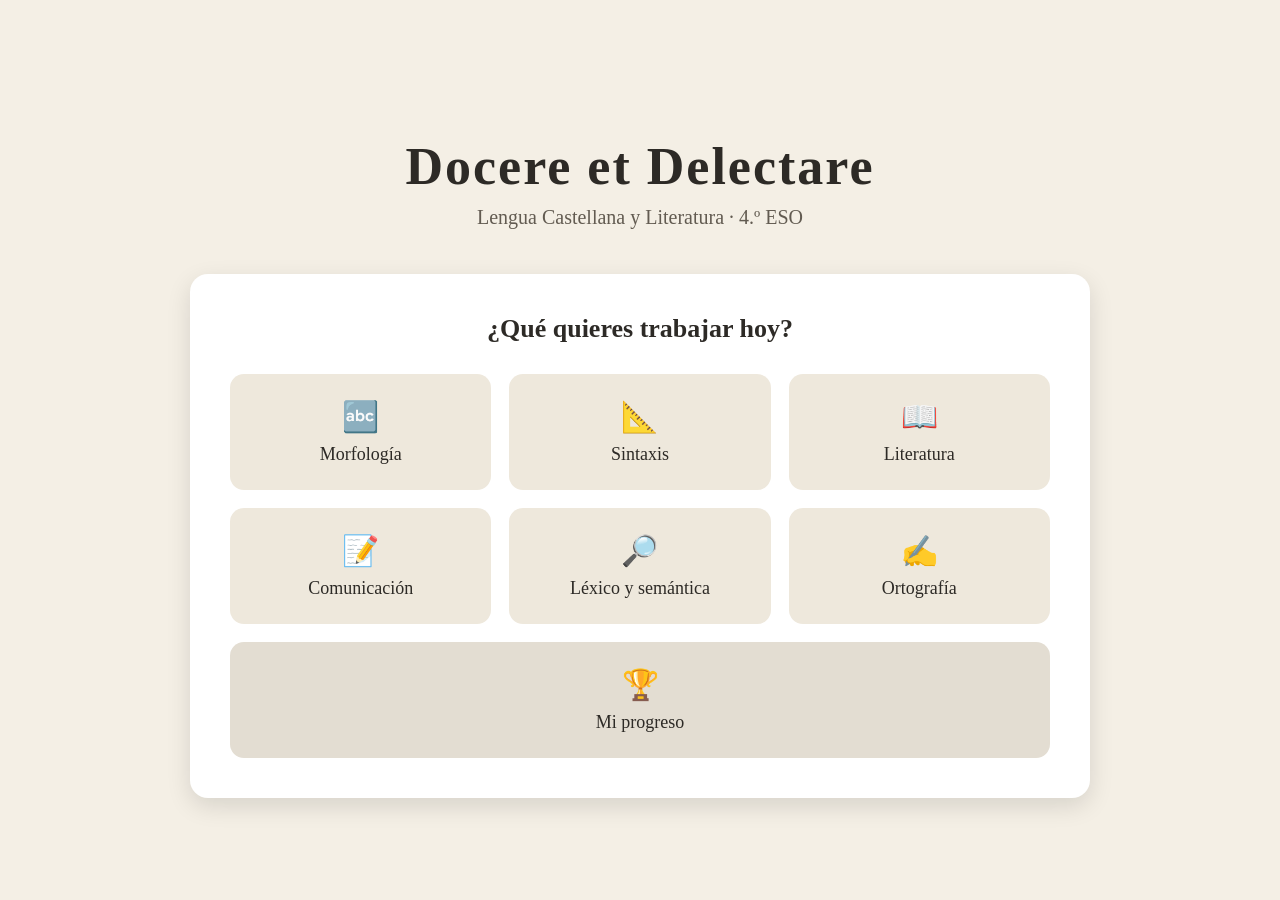
==== index.html @ 31804f94 "Ordena la arquitectura de navegación principal" ====
<!DOCTYPE html>
<html lang="es">
<head>
<meta charset="UTF-8">
<meta name="viewport" content="width=device-width, initial-scale=1.0">
<title>Docere et Delectare</title>
<style>
*{box-sizing:border-box}
body{margin:0;font-family:Georgia,"Times New Roman",serif;background:#f4efe5;color:#2d2a26;min-height:100vh;display:flex;justify-content:center;align-items:center;padding:30px 15px}
.contenedor{width:90%;max-width:900px;text-align:center}
h1{font-size:52px;margin-bottom:10px;letter-spacing:2px}
.subtitulo{font-size:20px;margin-bottom:45px;color:#625b51}
.panel{background:white;padding:40px;border-radius:18px;box-shadow:0 8px 25px rgba(0,0,0,.12)}
.panel h2{margin-top:0;margin-bottom:30px;font-size:26px}
.temas{display:grid;grid-template-columns:repeat(3,1fr);gap:18px}
.tema{padding:25px 15px;border:none;border-radius:14px;background:#eee8dc;font-family:Georgia,"Times New Roman",serif;font-size:18px;cursor:pointer;transition:.2s;text-decoration:none;color:#2d2a26;display:block}
.tema:hover{transform:translateY(-4px);box-shadow:0 6px 15px rgba(0,0,0,.15)}
.icono{display:block;font-size:30px;margin-bottom:10px}
.progreso-link{margin-top:18px;background:#e3ddd2}
@media(max-width:700px){h1{font-size:38px}.temas{grid-template-columns:1fr}.panel{padding:25px}}
</style>
</head>
<body>
<div class="contenedor">
<h1>Docere et Delectare</h1>
<div class="subtitulo">Lengua Castellana y Literatura · 4.º ESO</div>
<div class="panel">
<h2>¿Qué quieres trabajar hoy?</h2>
<div class="temas">
<a class="tema" href="morfologia.html"><span class="icono">🔤</span>Morfología</a>
<a class="tema" href="#"><span class="icono">📐</span>Sintaxis</a>
<a class="tema" href="#"><span class="icono">📖</span>Literatura</a>
<a class="tema" href="#"><span class="icono">📝</span>Comunicación</a>
<a class="tema" href="#"><span class="icono">🔎</span>Léxico y semántica</a>
<a class="tema" href="#"><span class="icono">✍️</span>Ortografía</a>
</div>
<a class="tema progreso-link" href="progreso.html"><span class="icono">🏆</span>Mi progreso</a>
</div>
</div>
</body>
</html>
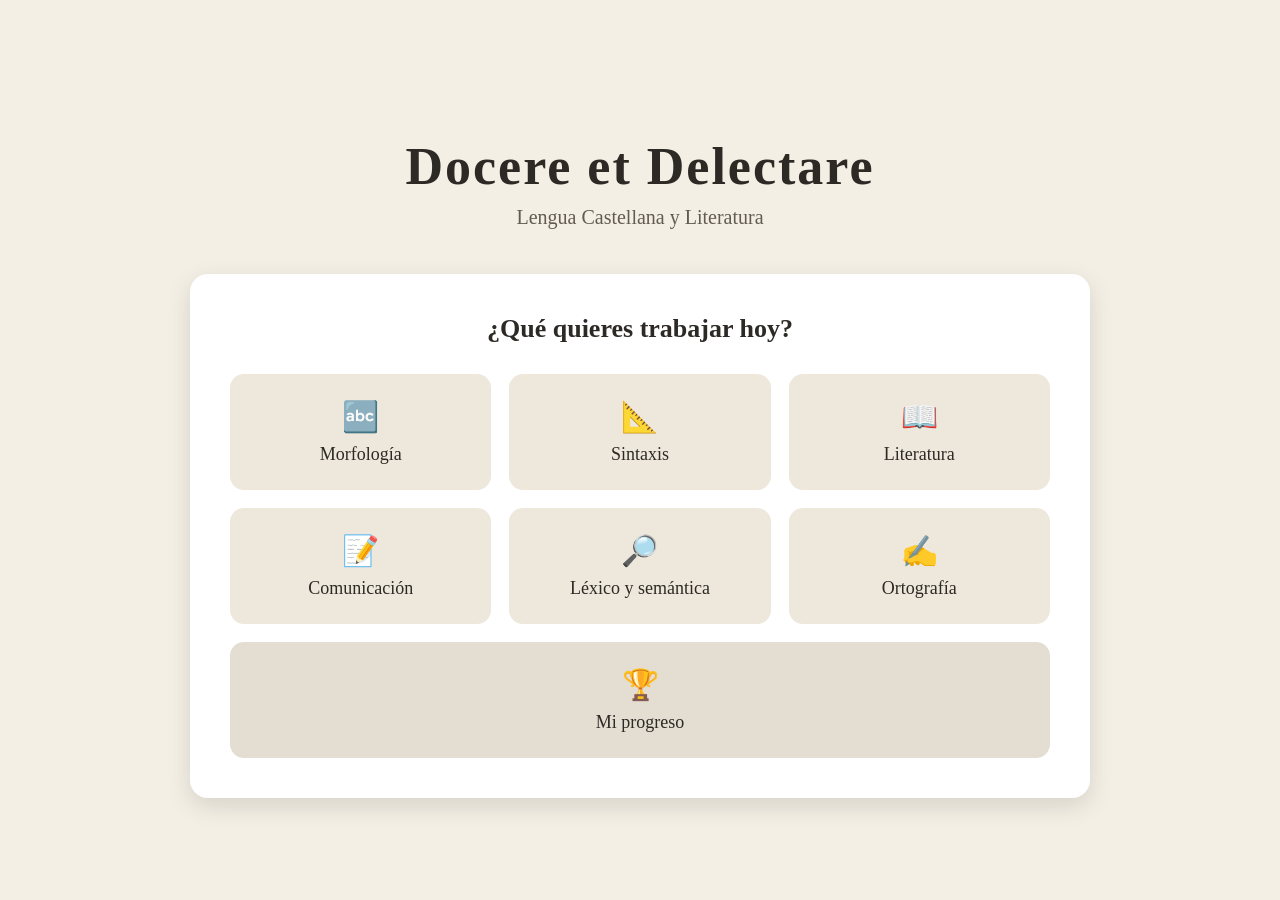
==== commit b9fa259a: "Generalizar plataforma sin referencia a 4.º ESO" ====
--- a/index.html
+++ b/index.html
@@ -23,7 +23,7 @@
 <body>
 <div class="contenedor">
 <h1>Docere et Delectare</h1>
-<div class="subtitulo">Lengua Castellana y Literatura · 4.º ESO</div>
+<div class="subtitulo">Lengua Castellana y Literatura</div>
 <div class="panel">
 <h2>¿Qué quieres trabajar hoy?</h2>
 <div class="temas">
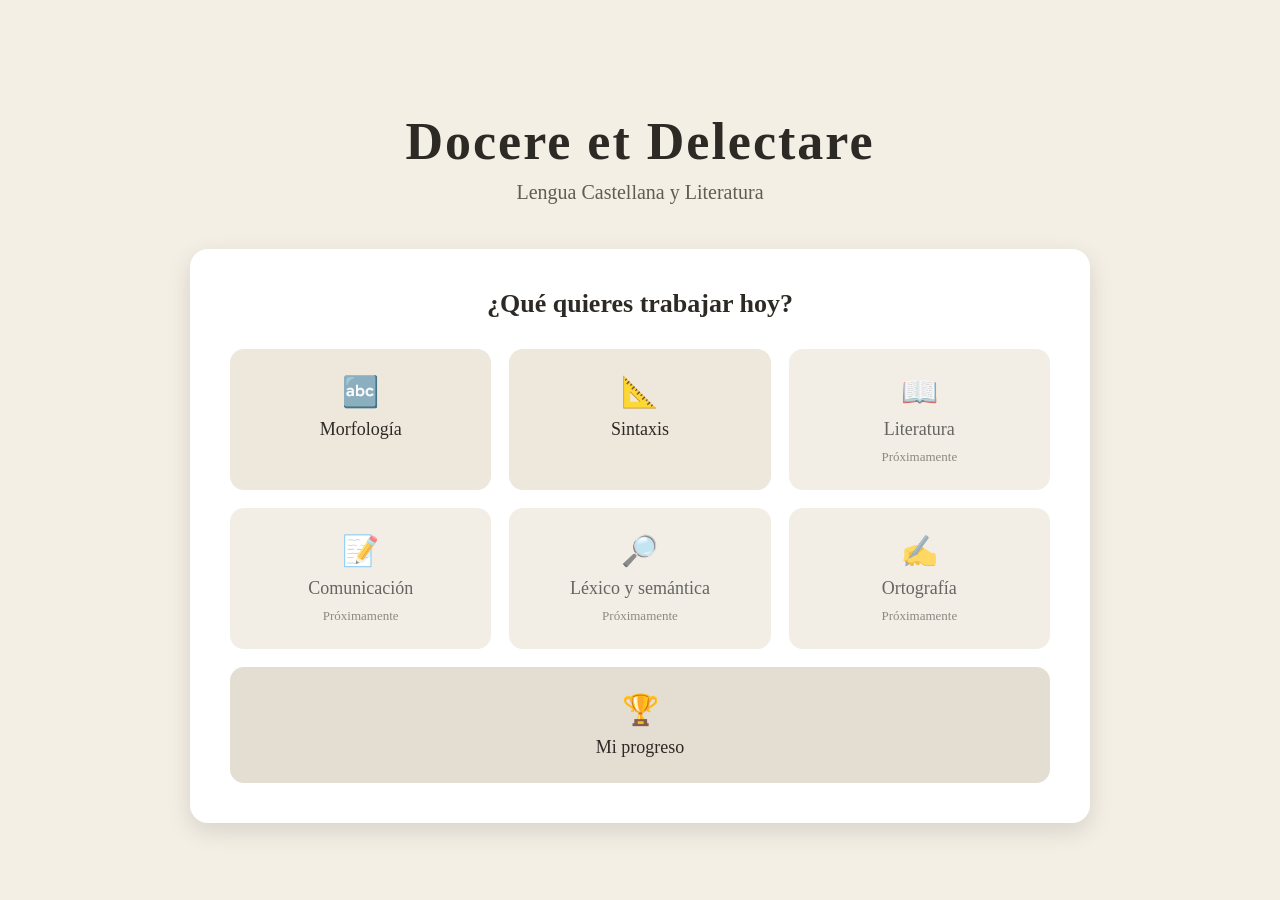
==== commit aa6a6154: "fix: replace inactive home links with explicit placeholders" ====
--- a/index.html
+++ b/index.html
@@ -16,7 +16,7 @@
 .tema{padding:25px 15px;border:none;border-radius:14px;background:#eee8dc;font-family:Georgia,"Times New Roman",serif;font-size:18px;cursor:pointer;transition:.2s;text-decoration:none;color:#2d2a26;display:block}
 .tema:hover{transform:translateY(-4px);box-shadow:0 6px 15px rgba(0,0,0,.15)}
 .icono{display:block;font-size:30px;margin-bottom:10px}
-.progreso-link{margin-top:18px;background:#e3ddd2}
+.progreso-link{margin-top:18px;background:#e3ddd2}.tema-futuro{cursor:default;opacity:.72}.tema-futuro:hover{transform:none;box-shadow:none}.proximamente{display:block;margin-top:9px;font-size:13px;color:#625b51}
 @media(max-width:700px){h1{font-size:38px}.temas{grid-template-columns:1fr}.panel{padding:25px}}
 </style>
 </head>
@@ -28,11 +28,11 @@
 <h2>¿Qué quieres trabajar hoy?</h2>
 <div class="temas">
 <a class="tema" href="morfologia.html"><span class="icono">🔤</span>Morfología</a>
-<a class="tema" href="#"><span class="icono">📐</span>Sintaxis</a>
-<a class="tema" href="#"><span class="icono">📖</span>Literatura</a>
-<a class="tema" href="#"><span class="icono">📝</span>Comunicación</a>
-<a class="tema" href="#"><span class="icono">🔎</span>Léxico y semántica</a>
-<a class="tema" href="#"><span class="icono">✍️</span>Ortografía</a>
+<a class="tema" href="sintaxis.html"><span class="icono">📐</span>Sintaxis</a>
+<div class="tema tema-futuro" aria-disabled="true"><span class="icono">📖</span>Literatura<span class="proximamente">Próximamente</span></div>
+<div class="tema tema-futuro" aria-disabled="true"><span class="icono">📝</span>Comunicación<span class="proximamente">Próximamente</span></div>
+<div class="tema tema-futuro" aria-disabled="true"><span class="icono">🔎</span>Léxico y semántica<span class="proximamente">Próximamente</span></div>
+<div class="tema tema-futuro" aria-disabled="true"><span class="icono">✍️</span>Ortografía<span class="proximamente">Próximamente</span></div>
 </div>
 <a class="tema progreso-link" href="progreso.html"><span class="icono">🏆</span>Mi progreso</a>
 </div>
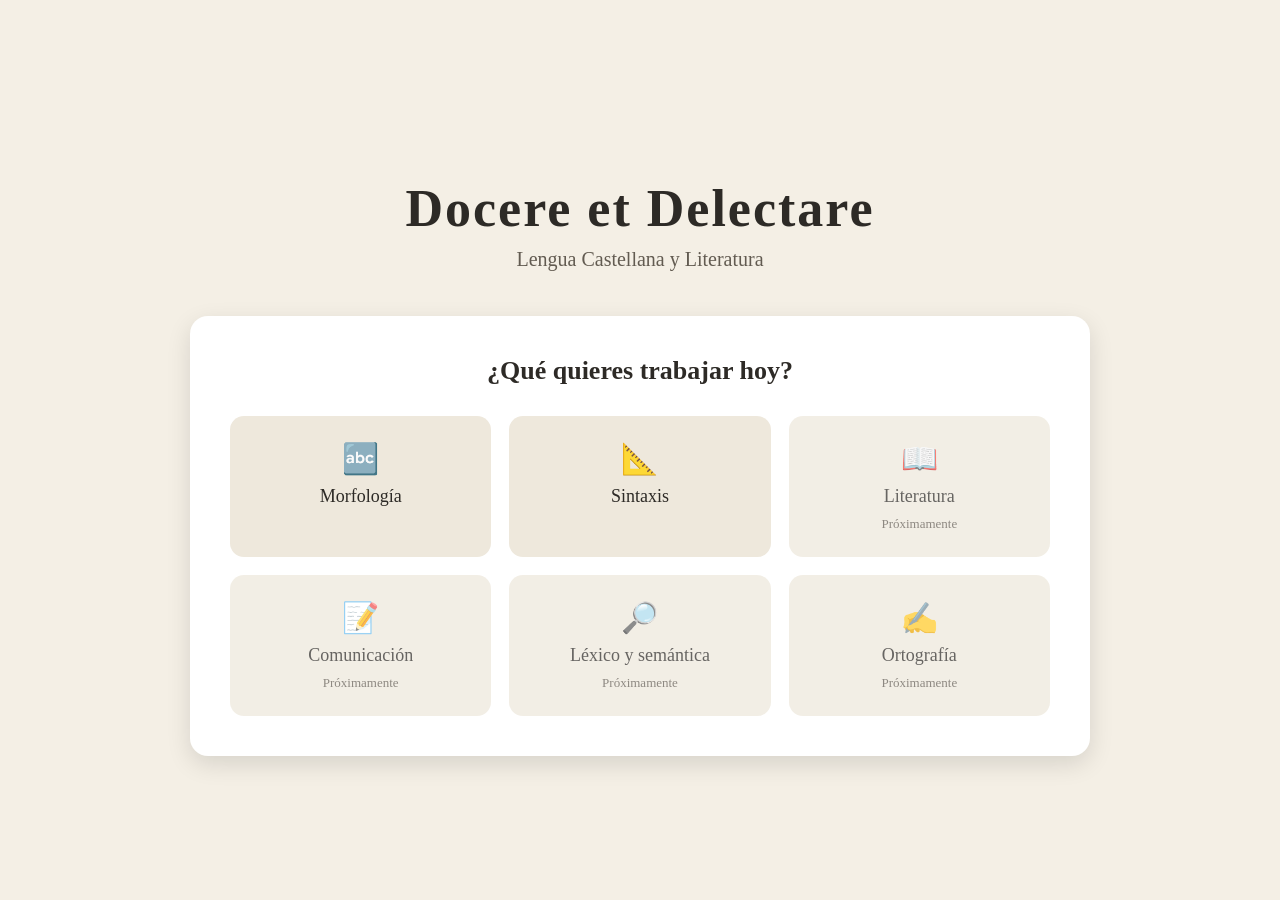
==== commit 4a3bc562: "Elimina el acceso a Mi progreso" ====
--- a/index.html
+++ b/index.html
@@ -34,7 +34,7 @@
 <div class="tema tema-futuro" aria-disabled="true"><span class="icono">🔎</span>Léxico y semántica<span class="proximamente">Próximamente</span></div>
 <div class="tema tema-futuro" aria-disabled="true"><span class="icono">✍️</span>Ortografía<span class="proximamente">Próximamente</span></div>
 </div>
-<a class="tema progreso-link" href="progreso.html"><span class="icono">🏆</span>Mi progreso</a>
+
 </div>
 </div>
 </body>
